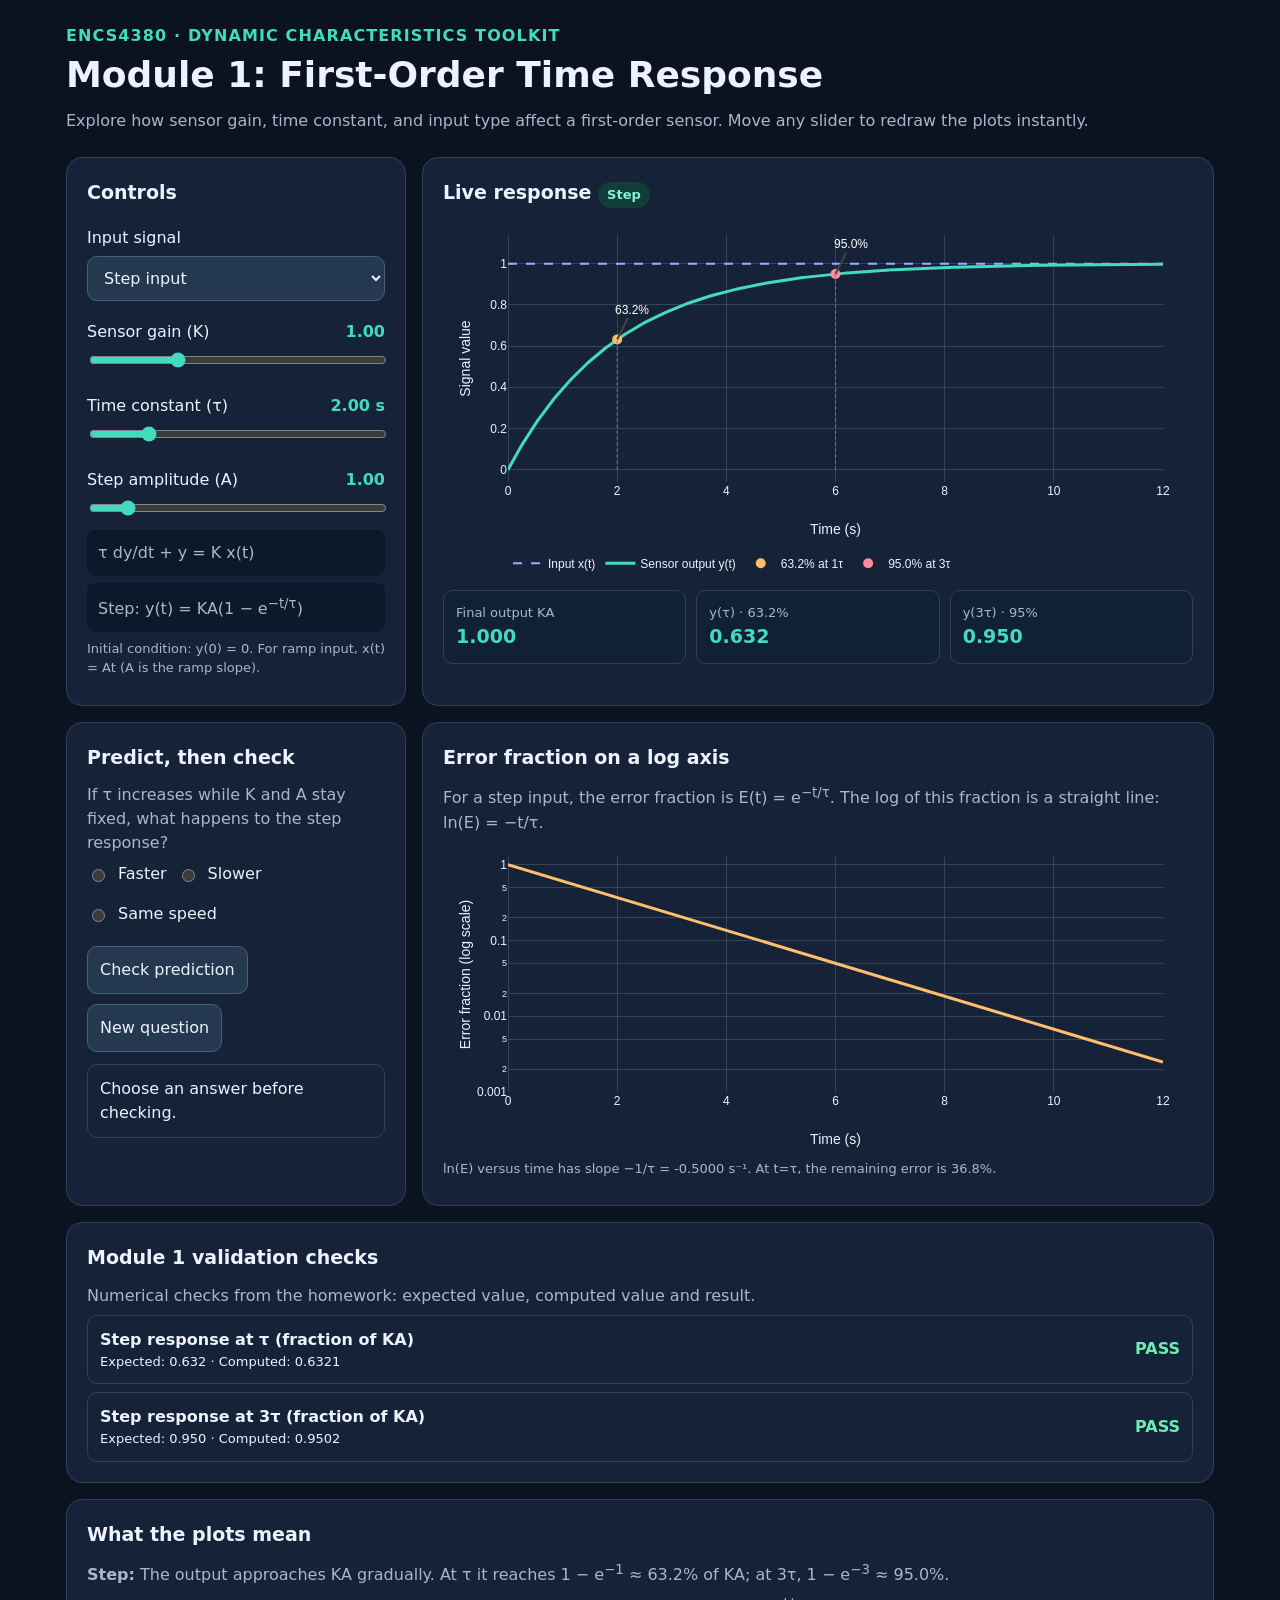
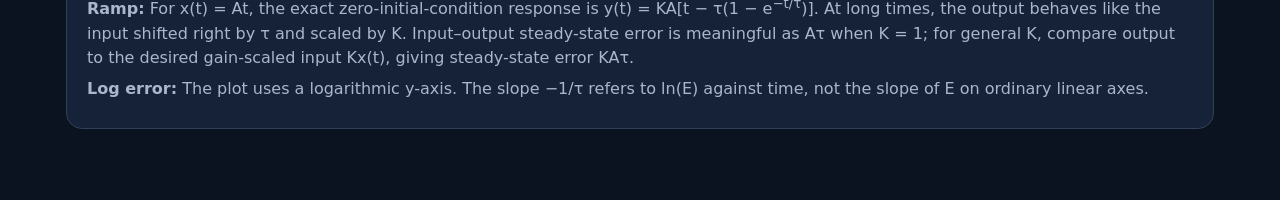
==== index.html @ 83860b0e "aa" ====
<!DOCTYPE html>
<html lang="en">
<head>
<meta charset="UTF-8" />
<meta name="viewport" content="width=device-width,initial-scale=1" />
<title>ENCS4380 | Module 1 – First-Order Time Response</title>
<script src="https://cdn.plot.ly/plotly-2.35.2.min.js"></script>
<style>
:root{color-scheme:dark;--bg:#0b1220;--surface:#162238;--text:#ecf3ff;--muted:#a9b7cb;--line:#324057;--accent:#42dbbe;--orange:#ffbd6e}*{box-sizing:border-box}body{margin:0;font:16px/1.5 system-ui,Arial,sans-serif;background:var(--bg);color:var(--text)}main{max-width:1180px;margin:auto;padding:24px 16px 55px}h1{font-size:clamp(24px,4vw,36px);margin:0}h2{font-size:19px;margin:0 0 12px}p{margin:7px 0;color:var(--muted)}header{margin-bottom:24px}.eyebrow{color:var(--accent);font-weight:700;letter-spacing:.07em}.grid{display:grid;grid-template-columns:minmax(260px,340px) 1fr;gap:16px}.card{background:var(--surface);border:1px solid var(--line);border-radius:16px;padding:20px;margin-bottom:16px;min-width:0}.control{margin-top:19px}label{display:flex;justify-content:space-between;gap:10px;margin-bottom:6px}output{color:var(--accent);font-weight:700}input[type=range]{width:100%;accent-color:var(--accent)}select,button{background:#243850;border:1px solid #476079;color:var(--text);padding:11px 12px;border-radius:10px;font:inherit}select{width:100%}button{cursor:pointer}button:hover{background:#314965}.plot{height:370px;min-width:0}.smallplot{height:310px}.metrics{display:grid;grid-template-columns:repeat(3,minmax(0,1fr));gap:10px}.metric{border:1px solid var(--line);background:#102037;padding:12px;border-radius:10px}.metric span{color:var(--muted);font-size:13px;display:block}.metric strong{font-size:19px;color:var(--accent);overflow-wrap:anywhere}.hint{font-size:13px}.tag{font-size:13px;display:inline-block;background:#123d38;color:#83f2dd;padding:3px 9px;border-radius:16px}.row{display:flex;flex-wrap:wrap;align-items:center;gap:10px}.result{padding:12px;border:1px solid var(--line);border-radius:10px;margin-top:12px}.tests{display:grid;gap:8px}.test{display:grid;grid-template-columns:1fr auto;gap:12px;align-items:center;padding:12px;border-radius:10px;border:1px solid var(--line)}.pass{color:#6becb3}.fail{color:#ff9a9a}.math{padding:11px;background:#0d192a;border-radius:8px;overflow-x:auto}footer{color:var(--muted);font-size:13px}input[type=radio]{accent-color:var(--accent)}@media(max-width:760px){.grid{grid-template-columns:1fr}.plot{height:310px}.metrics{grid-template-columns:1fr 1fr}.card{padding:15px}}@media(max-width:410px){.metrics{grid-template-columns:1fr}}
</style>
</head>
<body>
<main>
<header><div class="eyebrow">ENCS4380 · DYNAMIC CHARACTERISTICS TOOLKIT</div><h1>Module 1: First-Order Time Response</h1><p>Explore how sensor gain, time constant, and input type affect a first-order sensor. Move any slider to redraw the plots instantly.</p></header>
<div class="grid"><section class="card">
<h2>Controls</h2>
<div class="control"><label for="inputType">Input signal</label><select id="inputType"><option value="step">Step input</option><option value="ramp">Ramp input</option></select></div>
<div class="control"><label for="gain">Sensor gain (K) <output id="gainValue">1.00</output></label><input id="gain" type="range" min="0.2" max="3" step="0.05" value="1"></div>
<div class="control"><label for="tau">Time constant (τ) <output id="tauValue">2.00 s</output></label><input id="tau" type="range" min="0.2" max="10" step="0.1" value="2"></div>
<div class="control"><label for="amplitude" id="amplitudeLabel">Step amplitude (A) <output id="amplitudeValue">1.00</output></label><input id="amplitude" type="range" min="0.5" max="5" step="0.1" value="1"></div>
<p class="math">τ dy/dt + y = K x(t)</p>
<p id="formula" class="math">Step: y(t) = KA(1 − e<sup>−t/τ</sup>)</p>
<p class="hint">Initial condition: y(0) = 0. For ramp input, x(t) = At (A is the ramp slope).</p>
</section>
<section class="card"><h2>Live response <span class="tag" id="modeTag">Step</span></h2><div id="responsePlot" class="plot" role="img" aria-label="Input and sensor output versus time"></div><div class="metrics" id="metrics"></div></section></div>
<div class="grid"><section class="card"><h2>Predict, then check</h2><p id="question">If τ increases while K and A stay fixed, what happens to the step response?</p><div class="row" id="answers"><label><input type="radio" name="prediction" value="faster"/> Faster</label><label><input type="radio" name="prediction" value="slower"/> Slower</label><label><input type="radio" name="prediction" value="same"/> Same speed</label></div><div class="row" style="margin-top:14px"><button id="checkPrediction">Check prediction</button><button id="newQuestion">New question</button></div><div id="predictionResult" class="result" aria-live="polite">Choose an answer before checking.</div></section>
<section class="card"><h2>Error fraction on a log axis</h2><p>For a step input, the error fraction is E(t) = e<sup>−t/τ</sup>. The log of this fraction is a straight line: ln(E) = −t/τ.</p><div id="errorPlot" class="plot smallplot" role="img" aria-label="Logarithmic error fraction versus time"></div><p id="slopeInfo" class="hint"></p></section></div>
<section class="card"><h2>Module 1 validation checks</h2><p>Numerical checks from the homework: expected value, computed value and result.</p><div id="validation" class="tests"></div></section>
<section class="card"><h2>What the plots mean</h2><p><strong>Step:</strong> The output approaches KA gradually. At τ it reaches 1 − e<sup>−1</sup> ≈ 63.2% of KA; at 3τ, 1 − e<sup>−3</sup> ≈ 95.0%.</p><p><strong>Ramp:</strong> For x(t) = At, the exact zero-initial-condition response is y(t) = KA[t − τ(1 − e<sup>−t/τ</sup>)]. At long times, the output behaves like the input shifted right by τ and scaled by K. Input–output steady-state error is meaningful as Aτ when K = 1; for general K, compare output to the desired gain-scaled input Kx(t), giving steady-state error KAτ.</p><p><strong>Log error:</strong> The plot uses a logarithmic y-axis. The slope −1/τ refers to ln(E) against time, not the slope of E on ordinary linear axes.</p></section>

</main>
<script>
'use strict';
const $ = id => document.getElementById(id);
const controls=['inputType','gain','tau','amplitude'];
const clr={paper:'#162238',plot:'#162238',font:'#ecf3ff',grid:'#34445a'};
const config={responsive:true,displaylogo:false,modeBarButtonsToRemove:['lasso2d','select2d']};
function fixed(x,d=3){return Number(x).toFixed(d)}
function layout(title,xmax,ytitle){return {paper_bgcolor:clr.paper,plot_bgcolor:clr.plot,font:{color:clr.font,size:12},margin:{l:65,r:30,t:15,b:60},xaxis:{title:'Time (s)',range:[0,xmax],gridcolor:clr.grid,zerolinecolor:clr.grid},yaxis:{title:ytitle,gridcolor:clr.grid,zerolinecolor:clr.grid},legend:{orientation:'h',y:-0.27,x:0},hovermode:'x unified'};}
function render(){
 const K=+$('gain').value,tau=+$('tau').value,A=+$('amplitude').value,isStep=$('inputType').value==='step';
 $('gainValue').textContent=fixed(K,2);$('tauValue').textContent=fixed(tau,2)+' s';$('amplitudeValue').textContent=fixed(A,2);
 $('modeTag').textContent=isStep?'Step':'Ramp';$('amplitudeLabel').firstChild.textContent=isStep?'Step amplitude (A) ':'Ramp slope (A) ';
 $('formula').innerHTML=isStep?'Step: y(t) = KA(1 − e<sup>−t/τ</sup>)':'Ramp: y(t) = KA[t − τ(1 − e<sup>−t/τ</sup>)]';
 const horizon=6*tau,N=400,t=Array.from({length:N+1},(_,i)=>horizon*i/N);
 const xin=t.map(x=>isStep?A:A*x),target=t.map(x=>isStep?K*A:K*A*x);
 const y=t.map(x=>isStep?K*A*(-Math.expm1(-x/tau)):K*A*(x+tau*Math.expm1(-x/tau)));
 const traces=[{x:t,y:xin,name:'Input x(t)',mode:'lines',line:{color:'#96b1ff',dash:'dash',width:2}},{x:t,y:y,name:'Sensor output y(t)',mode:'lines',line:{color:'#42dbbe',width:3}}];
 const shape=[],annotations=[];
 if(isStep){for(const [multiple,percent] of [[1,'63.2%'],[3,'95.0%']]){const tx=multiple*tau,ty=K*A*(1-Math.exp(-multiple));traces.push({x:[tx],y:[ty],name:percent+' at '+multiple+'τ',mode:'markers',marker:{size:10,color:multiple===1?'#ffbd6e':'#ff8a9b'},hovertemplate:'t=%{x:.3f} s<br>y=%{y:.4f}<extra></extra>'});shape.push({type:'line',x0:tx,x1:tx,y0:0,y1:ty,line:{color:'#71839e',dash:'dot',width:1}});annotations.push({x:tx,y:ty,text:percent,showarrow:true,arrowhead:0,ax:15,ay:-30,font:{color:'#fff'}});}}
 else {traces.push({x:t,y:target,name:'Ideal gain-scaled input Kx(t)',mode:'lines',line:{color:'#ffbd6e',dash:'dot',width:2}});}
 const ly=layout('',horizon,'Signal value');ly.shapes=shape;ly.annotations=annotations;
 Plotly.react('responsePlot',traces,ly,config);
 if(isStep){const yTau=K*A*(1-Math.exp(-1)),y3=K*A*(1-Math.exp(-3));$('metrics').innerHTML=`<div class="metric"><span>Final output KA</span><strong>${fixed(K*A)}</strong></div><div class="metric"><span>y(τ) · 63.2%</span><strong>${fixed(yTau)}</strong></div><div class="metric"><span>y(3τ) · 95%</span><strong>${fixed(y3)}</strong></div>`;}
 else {$('metrics').innerHTML=`<div class="metric"><span>Asymptotic ramp time lag</span><strong>${fixed(tau,2)} s</strong></div><div class="metric"><span>Steady-state error Kx − y</span><strong>${fixed(K*A*tau)}</strong></div><div class="metric"><span>Error at t = 6τ</span><strong>${fixed(K*A*tau*(1-Math.exp(-6)))}</strong></div>`;}
 const errors=t.map(x=>Math.exp(-x/tau));const l=layout('',horizon,'Error fraction E(t)');l.yaxis={title:'Error fraction (log scale)',type:'log',range:[-3,0.1],gridcolor:clr.grid};
 Plotly.react('errorPlot',[{x:t,y:errors,name:'E(t) = exp(−t/τ)',mode:'lines',line:{color:'#ffbd6e',width:3}}],l,config);
 $('slopeInfo').textContent=`ln(E) versus time has slope −1/τ = ${fixed(-1/tau,4)} s⁻¹. At t=τ, the remaining error is 36.8%.`;
 renderTests(K,A,tau);
}
function renderTests(K,A,tau){
 const first=K*A*(1-Math.exp(-1)),third=K*A*(1-Math.exp(-3));const tests=[
 ['Step response at τ (fraction of KA)',0.632, first/(K*A),Math.abs(first/(K*A)-.632)<.001],
 ['Step response at 3τ (fraction of KA)',.95,third/(K*A),Math.abs(third/(K*A)-.95)<.001],
 ];
 $('validation').innerHTML=tests.map(([name,expected,actual,ok])=>`<div class="test"><div><strong>${name}</strong><div class="hint">Expected: ${fixed(expected,3)} · Computed: ${fixed(actual,4)}</div></div><strong class="${ok?'pass':'fail'}">${ok?'PASS':'FAIL'}</strong></div>`).join('');
}
const questions=[{q:'If τ increases while K and A stay fixed, what happens to the step response?',answers:[['faster','Faster'],['slower','Slower'],['same','Same speed']],right:'slower',why:'A larger τ means slower response. Check by moving the τ slider.'},{q:'If K increases and τ stays fixed, what happens to the final step output KA?',answers:[['increase','It increases'],['decrease','It decreases'],['same','It stays the same']],right:'increase',why:'The steady-state step output is K×A, so increasing K increases its level.'},{q:'At t = 3τ, approximately how much of the final step output has been reached?',answers:[['63','63.2%'],['95','95%'],['100','100%']],right:'95',why:'1−exp(−3) ≈ 0.9502, or 95%.'}];
let qidx=0;
function newQuestion(){qidx=(qidx+1)%questions.length;const q=questions[qidx];$('question').textContent=q.q;$('answers').innerHTML=q.answers.map(([v,label])=>`<label><input type="radio" name="prediction" value="${v}"/> ${label}</label>`).join('');$('predictionResult').textContent='Choose an answer before checking.';}
$('checkPrediction').addEventListener('click',()=>{const chosen=document.querySelector('input[name="prediction"]:checked');if(!chosen){$('predictionResult').textContent='Choose one option first.';return;}const q=questions[qidx];$('predictionResult').textContent=(chosen.value===q.right?'Correct! ':'Not quite. ')+q.why;});
$('newQuestion').addEventListener('click',newQuestion);
controls.forEach(id=>$(id).addEventListener(id==='inputType'?'change':'input',render));
if(typeof Plotly!=='undefined'){render()}else{document.querySelectorAll('.plot').forEach(el=>el.textContent='Unable to load Plotly.js. Connect to the internet and reload the page.');}
</script>
</body>
</html>
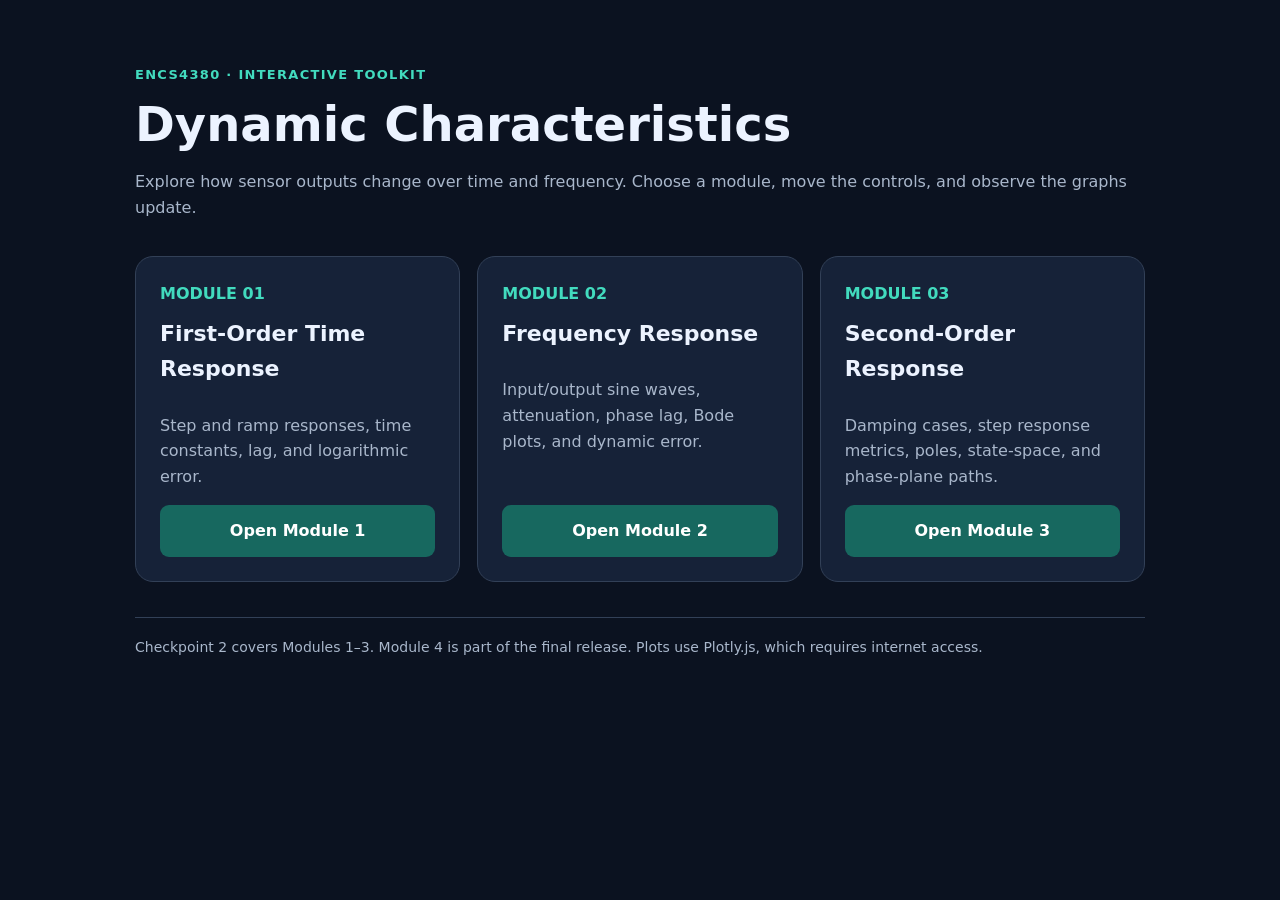
==== commit 41f108ec: "Checkpoint 2" ====
--- a/index.html
+++ b/index.html
@@ -1,77 +1 @@
-<!DOCTYPE html>
-<html lang="en">
-<head>
-<meta charset="UTF-8" />
-<meta name="viewport" content="width=device-width,initial-scale=1" />
-<title>ENCS4380 | Module 1 – First-Order Time Response</title>
-<script src="https://cdn.plot.ly/plotly-2.35.2.min.js"></script>
-<style>
-:root{color-scheme:dark;--bg:#0b1220;--surface:#162238;--text:#ecf3ff;--muted:#a9b7cb;--line:#324057;--accent:#42dbbe;--orange:#ffbd6e}*{box-sizing:border-box}body{margin:0;font:16px/1.5 system-ui,Arial,sans-serif;background:var(--bg);color:var(--text)}main{max-width:1180px;margin:auto;padding:24px 16px 55px}h1{font-size:clamp(24px,4vw,36px);margin:0}h2{font-size:19px;margin:0 0 12px}p{margin:7px 0;color:var(--muted)}header{margin-bottom:24px}.eyebrow{color:var(--accent);font-weight:700;letter-spacing:.07em}.grid{display:grid;grid-template-columns:minmax(260px,340px) 1fr;gap:16px}.card{background:var(--surface);border:1px solid var(--line);border-radius:16px;padding:20px;margin-bottom:16px;min-width:0}.control{margin-top:19px}label{display:flex;justify-content:space-between;gap:10px;margin-bottom:6px}output{color:var(--accent);font-weight:700}input[type=range]{width:100%;accent-color:var(--accent)}select,button{background:#243850;border:1px solid #476079;color:var(--text);padding:11px 12px;border-radius:10px;font:inherit}select{width:100%}button{cursor:pointer}button:hover{background:#314965}.plot{height:370px;min-width:0}.smallplot{height:310px}.metrics{display:grid;grid-template-columns:repeat(3,minmax(0,1fr));gap:10px}.metric{border:1px solid var(--line);background:#102037;padding:12px;border-radius:10px}.metric span{color:var(--muted);font-size:13px;display:block}.metric strong{font-size:19px;color:var(--accent);overflow-wrap:anywhere}.hint{font-size:13px}.tag{font-size:13px;display:inline-block;background:#123d38;color:#83f2dd;padding:3px 9px;border-radius:16px}.row{display:flex;flex-wrap:wrap;align-items:center;gap:10px}.result{padding:12px;border:1px solid var(--line);border-radius:10px;margin-top:12px}.tests{display:grid;gap:8px}.test{display:grid;grid-template-columns:1fr auto;gap:12px;align-items:center;padding:12px;border-radius:10px;border:1px solid var(--line)}.pass{color:#6becb3}.fail{color:#ff9a9a}.math{padding:11px;background:#0d192a;border-radius:8px;overflow-x:auto}footer{color:var(--muted);font-size:13px}input[type=radio]{accent-color:var(--accent)}@media(max-width:760px){.grid{grid-template-columns:1fr}.plot{height:310px}.metrics{grid-template-columns:1fr 1fr}.card{padding:15px}}@media(max-width:410px){.metrics{grid-template-columns:1fr}}
-</style>
-</head>
-<body>
-<main>
-<header><div class="eyebrow">ENCS4380 · DYNAMIC CHARACTERISTICS TOOLKIT</div><h1>Module 1: First-Order Time Response</h1><p>Explore how sensor gain, time constant, and input type affect a first-order sensor. Move any slider to redraw the plots instantly.</p></header>
-<div class="grid"><section class="card">
-<h2>Controls</h2>
-<div class="control"><label for="inputType">Input signal</label><select id="inputType"><option value="step">Step input</option><option value="ramp">Ramp input</option></select></div>
-<div class="control"><label for="gain">Sensor gain (K) <output id="gainValue">1.00</output></label><input id="gain" type="range" min="0.2" max="3" step="0.05" value="1"></div>
-<div class="control"><label for="tau">Time constant (τ) <output id="tauValue">2.00 s</output></label><input id="tau" type="range" min="0.2" max="10" step="0.1" value="2"></div>
-<div class="control"><label for="amplitude" id="amplitudeLabel">Step amplitude (A) <output id="amplitudeValue">1.00</output></label><input id="amplitude" type="range" min="0.5" max="5" step="0.1" value="1"></div>
-<p class="math">τ dy/dt + y = K x(t)</p>
-<p id="formula" class="math">Step: y(t) = KA(1 − e<sup>−t/τ</sup>)</p>
-<p class="hint">Initial condition: y(0) = 0. For ramp input, x(t) = At (A is the ramp slope).</p>
-</section>
-<section class="card"><h2>Live response <span class="tag" id="modeTag">Step</span></h2><div id="responsePlot" class="plot" role="img" aria-label="Input and sensor output versus time"></div><div class="metrics" id="metrics"></div></section></div>
-<div class="grid"><section class="card"><h2>Predict, then check</h2><p id="question">If τ increases while K and A stay fixed, what happens to the step response?</p><div class="row" id="answers"><label><input type="radio" name="prediction" value="faster"/> Faster</label><label><input type="radio" name="prediction" value="slower"/> Slower</label><label><input type="radio" name="prediction" value="same"/> Same speed</label></div><div class="row" style="margin-top:14px"><button id="checkPrediction">Check prediction</button><button id="newQuestion">New question</button></div><div id="predictionResult" class="result" aria-live="polite">Choose an answer before checking.</div></section>
-<section class="card"><h2>Error fraction on a log axis</h2><p>For a step input, the error fraction is E(t) = e<sup>−t/τ</sup>. The log of this fraction is a straight line: ln(E) = −t/τ.</p><div id="errorPlot" class="plot smallplot" role="img" aria-label="Logarithmic error fraction versus time"></div><p id="slopeInfo" class="hint"></p></section></div>
-<section class="card"><h2>Module 1 validation checks</h2><p>Numerical checks from the homework: expected value, computed value and result.</p><div id="validation" class="tests"></div></section>
-<section class="card"><h2>What the plots mean</h2><p><strong>Step:</strong> The output approaches KA gradually. At τ it reaches 1 − e<sup>−1</sup> ≈ 63.2% of KA; at 3τ, 1 − e<sup>−3</sup> ≈ 95.0%.</p><p><strong>Ramp:</strong> For x(t) = At, the exact zero-initial-condition response is y(t) = KA[t − τ(1 − e<sup>−t/τ</sup>)]. At long times, the output behaves like the input shifted right by τ and scaled by K. Input–output steady-state error is meaningful as Aτ when K = 1; for general K, compare output to the desired gain-scaled input Kx(t), giving steady-state error KAτ.</p><p><strong>Log error:</strong> The plot uses a logarithmic y-axis. The slope −1/τ refers to ln(E) against time, not the slope of E on ordinary linear axes.</p></section>
-
-</main>
-<script>
-'use strict';
-const $ = id => document.getElementById(id);
-const controls=['inputType','gain','tau','amplitude'];
-const clr={paper:'#162238',plot:'#162238',font:'#ecf3ff',grid:'#34445a'};
-const config={responsive:true,displaylogo:false,modeBarButtonsToRemove:['lasso2d','select2d']};
-function fixed(x,d=3){return Number(x).toFixed(d)}
-function layout(title,xmax,ytitle){return {paper_bgcolor:clr.paper,plot_bgcolor:clr.plot,font:{color:clr.font,size:12},margin:{l:65,r:30,t:15,b:60},xaxis:{title:'Time (s)',range:[0,xmax],gridcolor:clr.grid,zerolinecolor:clr.grid},yaxis:{title:ytitle,gridcolor:clr.grid,zerolinecolor:clr.grid},legend:{orientation:'h',y:-0.27,x:0},hovermode:'x unified'};}
-function render(){
- const K=+$('gain').value,tau=+$('tau').value,A=+$('amplitude').value,isStep=$('inputType').value==='step';
- $('gainValue').textContent=fixed(K,2);$('tauValue').textContent=fixed(tau,2)+' s';$('amplitudeValue').textContent=fixed(A,2);
- $('modeTag').textContent=isStep?'Step':'Ramp';$('amplitudeLabel').firstChild.textContent=isStep?'Step amplitude (A) ':'Ramp slope (A) ';
- $('formula').innerHTML=isStep?'Step: y(t) = KA(1 − e<sup>−t/τ</sup>)':'Ramp: y(t) = KA[t − τ(1 − e<sup>−t/τ</sup>)]';
- const horizon=6*tau,N=400,t=Array.from({length:N+1},(_,i)=>horizon*i/N);
- const xin=t.map(x=>isStep?A:A*x),target=t.map(x=>isStep?K*A:K*A*x);
- const y=t.map(x=>isStep?K*A*(-Math.expm1(-x/tau)):K*A*(x+tau*Math.expm1(-x/tau)));
- const traces=[{x:t,y:xin,name:'Input x(t)',mode:'lines',line:{color:'#96b1ff',dash:'dash',width:2}},{x:t,y:y,name:'Sensor output y(t)',mode:'lines',line:{color:'#42dbbe',width:3}}];
- const shape=[],annotations=[];
- if(isStep){for(const [multiple,percent] of [[1,'63.2%'],[3,'95.0%']]){const tx=multiple*tau,ty=K*A*(1-Math.exp(-multiple));traces.push({x:[tx],y:[ty],name:percent+' at '+multiple+'τ',mode:'markers',marker:{size:10,color:multiple===1?'#ffbd6e':'#ff8a9b'},hovertemplate:'t=%{x:.3f} s<br>y=%{y:.4f}<extra></extra>'});shape.push({type:'line',x0:tx,x1:tx,y0:0,y1:ty,line:{color:'#71839e',dash:'dot',width:1}});annotations.push({x:tx,y:ty,text:percent,showarrow:true,arrowhead:0,ax:15,ay:-30,font:{color:'#fff'}});}}
- else {traces.push({x:t,y:target,name:'Ideal gain-scaled input Kx(t)',mode:'lines',line:{color:'#ffbd6e',dash:'dot',width:2}});}
- const ly=layout('',horizon,'Signal value');ly.shapes=shape;ly.annotations=annotations;
- Plotly.react('responsePlot',traces,ly,config);
- if(isStep){const yTau=K*A*(1-Math.exp(-1)),y3=K*A*(1-Math.exp(-3));$('metrics').innerHTML=`<div class="metric"><span>Final output KA</span><strong>${fixed(K*A)}</strong></div><div class="metric"><span>y(τ) · 63.2%</span><strong>${fixed(yTau)}</strong></div><div class="metric"><span>y(3τ) · 95%</span><strong>${fixed(y3)}</strong></div>`;}
- else {$('metrics').innerHTML=`<div class="metric"><span>Asymptotic ramp time lag</span><strong>${fixed(tau,2)} s</strong></div><div class="metric"><span>Steady-state error Kx − y</span><strong>${fixed(K*A*tau)}</strong></div><div class="metric"><span>Error at t = 6τ</span><strong>${fixed(K*A*tau*(1-Math.exp(-6)))}</strong></div>`;}
- const errors=t.map(x=>Math.exp(-x/tau));const l=layout('',horizon,'Error fraction E(t)');l.yaxis={title:'Error fraction (log scale)',type:'log',range:[-3,0.1],gridcolor:clr.grid};
- Plotly.react('errorPlot',[{x:t,y:errors,name:'E(t) = exp(−t/τ)',mode:'lines',line:{color:'#ffbd6e',width:3}}],l,config);
- $('slopeInfo').textContent=`ln(E) versus time has slope −1/τ = ${fixed(-1/tau,4)} s⁻¹. At t=τ, the remaining error is 36.8%.`;
- renderTests(K,A,tau);
-}
-function renderTests(K,A,tau){
- const first=K*A*(1-Math.exp(-1)),third=K*A*(1-Math.exp(-3));const tests=[
- ['Step response at τ (fraction of KA)',0.632, first/(K*A),Math.abs(first/(K*A)-.632)<.001],
- ['Step response at 3τ (fraction of KA)',.95,third/(K*A),Math.abs(third/(K*A)-.95)<.001],
- ];
- $('validation').innerHTML=tests.map(([name,expected,actual,ok])=>`<div class="test"><div><strong>${name}</strong><div class="hint">Expected: ${fixed(expected,3)} · Computed: ${fixed(actual,4)}</div></div><strong class="${ok?'pass':'fail'}">${ok?'PASS':'FAIL'}</strong></div>`).join('');
-}
-const questions=[{q:'If τ increases while K and A stay fixed, what happens to the step response?',answers:[['faster','Faster'],['slower','Slower'],['same','Same speed']],right:'slower',why:'A larger τ means slower response. Check by moving the τ slider.'},{q:'If K increases and τ stays fixed, what happens to the final step output KA?',answers:[['increase','It increases'],['decrease','It decreases'],['same','It stays the same']],right:'increase',why:'The steady-state step output is K×A, so increasing K increases its level.'},{q:'At t = 3τ, approximately how much of the final step output has been reached?',answers:[['63','63.2%'],['95','95%'],['100','100%']],right:'95',why:'1−exp(−3) ≈ 0.9502, or 95%.'}];
-let qidx=0;
-function newQuestion(){qidx=(qidx+1)%questions.length;const q=questions[qidx];$('question').textContent=q.q;$('answers').innerHTML=q.answers.map(([v,label])=>`<label><input type="radio" name="prediction" value="${v}"/> ${label}</label>`).join('');$('predictionResult').textContent='Choose an answer before checking.';}
-$('checkPrediction').addEventListener('click',()=>{const chosen=document.querySelector('input[name="prediction"]:checked');if(!chosen){$('predictionResult').textContent='Choose one option first.';return;}const q=questions[qidx];$('predictionResult').textContent=(chosen.value===q.right?'Correct! ':'Not quite. ')+q.why;});
-$('newQuestion').addEventListener('click',newQuestion);
-controls.forEach(id=>$(id).addEventListener(id==='inputType'?'change':'input',render));
-if(typeof Plotly!=='undefined'){render()}else{document.querySelectorAll('.plot').forEach(el=>el.textContent='Unable to load Plotly.js. Connect to the internet and reload the page.');}
-</script>
-</body>
-</html>
+<!DOCTYPE html><html lang="en"><head><meta charset="utf-8"><meta name="viewport" content="width=device-width,initial-scale=1"><title>Dynamic Characteristics Toolkit | Checkpoint 2</title><style>:root{color-scheme:dark;--bg:#0b1220;--panel:#162238;--border:#324057;--muted:#a9b7cb;--mint:#42dbbe}*{box-sizing:border-box}body{margin:0;background:var(--bg);color:#ecf3ff;font:16px/1.6 system-ui,Arial,sans-serif}main{max-width:1050px;margin:65px auto;padding:0 20px}.eyebrow{color:var(--mint);font-weight:700;letter-spacing:.1em;font-size:13px}h1{font-size:clamp(30px,5vw,48px);line-height:1.2;margin:10px 0}p{color:var(--muted)}.cards{display:grid;grid-template-columns:repeat(3,minmax(0,1fr));gap:17px;margin:35px 0}.card{border:1px solid var(--border);border-radius:18px;background:var(--panel);padding:24px;display:flex;flex-direction:column}.no{color:var(--mint);font-weight:700}h2{font-size:22px;margin:10px 0}.card p{flex:1}.button{background:#17685f;color:white;padding:13px 16px;border-radius:9px;display:block;text-decoration:none;text-align:center;font-weight:700}.button:hover{background:#258b7e}.note{border-top:1px solid var(--border);padding-top:18px;font-size:14px}@media(max-width:800px){.cards{grid-template-columns:1fr}main{margin:30px auto}}</style></head><body><main><div class="eyebrow">ENCS4380 · INTERACTIVE TOOLKIT</div><h1>Dynamic Characteristics</h1><p>Explore how sensor outputs change over time and frequency. Choose a module, move the controls, and observe the graphs update.</p><div class="cards"><article class="card"><span class="no">MODULE 01</span><h2>First-Order Time Response</h2><p>Step and ramp responses, time constants, lag, and logarithmic error.</p><a class="button" href="module1.html">Open Module 1</a></article><article class="card"><span class="no">MODULE 02</span><h2>Frequency Response</h2><p>Input/output sine waves, attenuation, phase lag, Bode plots, and dynamic error.</p><a class="button" href="module2.html">Open Module 2</a></article><article class="card"><span class="no">MODULE 03</span><h2>Second-Order Response</h2><p>Damping cases, step response metrics, poles, state-space, and phase-plane paths.</p><a class="button" href="module3.html">Open Module 3</a></article></div><p class="note">Checkpoint 2 covers Modules 1–3. Module 4 is part of the final release. Plots use Plotly.js, which requires internet access.</p></main></body></html>
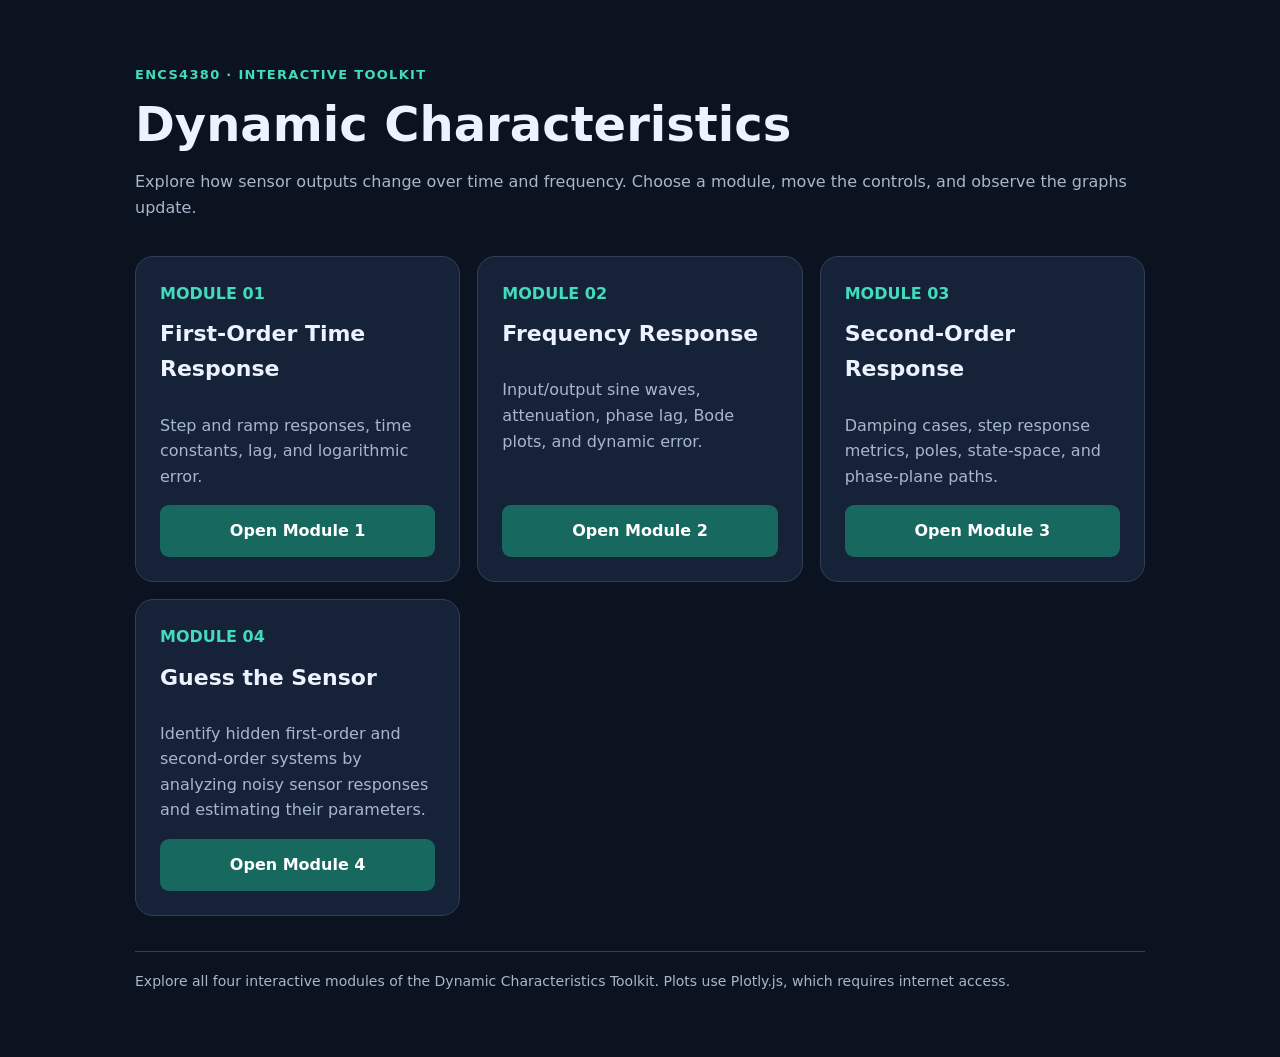
==== commit c4f504f3: "Add Module 4 card to homepage" ====
--- a/index.html
+++ b/index.html
@@ -1 +1,6 @@
-<!DOCTYPE html><html lang="en"><head><meta charset="utf-8"><meta name="viewport" content="width=device-width,initial-scale=1"><title>Dynamic Characteristics Toolkit | Checkpoint 2</title><style>:root{color-scheme:dark;--bg:#0b1220;--panel:#162238;--border:#324057;--muted:#a9b7cb;--mint:#42dbbe}*{box-sizing:border-box}body{margin:0;background:var(--bg);color:#ecf3ff;font:16px/1.6 system-ui,Arial,sans-serif}main{max-width:1050px;margin:65px auto;padding:0 20px}.eyebrow{color:var(--mint);font-weight:700;letter-spacing:.1em;font-size:13px}h1{font-size:clamp(30px,5vw,48px);line-height:1.2;margin:10px 0}p{color:var(--muted)}.cards{display:grid;grid-template-columns:repeat(3,minmax(0,1fr));gap:17px;margin:35px 0}.card{border:1px solid var(--border);border-radius:18px;background:var(--panel);padding:24px;display:flex;flex-direction:column}.no{color:var(--mint);font-weight:700}h2{font-size:22px;margin:10px 0}.card p{flex:1}.button{background:#17685f;color:white;padding:13px 16px;border-radius:9px;display:block;text-decoration:none;text-align:center;font-weight:700}.button:hover{background:#258b7e}.note{border-top:1px solid var(--border);padding-top:18px;font-size:14px}@media(max-width:800px){.cards{grid-template-columns:1fr}main{margin:30px auto}}</style></head><body><main><div class="eyebrow">ENCS4380 · INTERACTIVE TOOLKIT</div><h1>Dynamic Characteristics</h1><p>Explore how sensor outputs change over time and frequency. Choose a module, move the controls, and observe the graphs update.</p><div class="cards"><article class="card"><span class="no">MODULE 01</span><h2>First-Order Time Response</h2><p>Step and ramp responses, time constants, lag, and logarithmic error.</p><a class="button" href="module1.html">Open Module 1</a></article><article class="card"><span class="no">MODULE 02</span><h2>Frequency Response</h2><p>Input/output sine waves, attenuation, phase lag, Bode plots, and dynamic error.</p><a class="button" href="module2.html">Open Module 2</a></article><article class="card"><span class="no">MODULE 03</span><h2>Second-Order Response</h2><p>Damping cases, step response metrics, poles, state-space, and phase-plane paths.</p><a class="button" href="module3.html">Open Module 3</a></article></div><p class="note">Checkpoint 2 covers Modules 1–3. Module 4 is part of the final release. Plots use Plotly.js, which requires internet access.</p></main></body></html>
+<!DOCTYPE html><html lang="en"><head><meta charset="utf-8"><meta name="viewport" content="width=device-width,initial-scale=1"><title>Dynamic Characteristics Toolkit | Checkpoint 2</title><style>:root{color-scheme:dark;--bg:#0b1220;--panel:#162238;--border:#324057;--muted:#a9b7cb;--mint:#42dbbe}*{box-sizing:border-box}body{margin:0;background:var(--bg);color:#ecf3ff;font:16px/1.6 system-ui,Arial,sans-serif}main{max-width:1050px;margin:65px auto;padding:0 20px}.eyebrow{color:var(--mint);font-weight:700;letter-spacing:.1em;font-size:13px}h1{font-size:clamp(30px,5vw,48px);line-height:1.2;margin:10px 0}p{color:var(--muted)}.cards{display:grid;grid-template-columns:repeat(3,minmax(0,1fr));gap:17px;margin:35px 0}.card{border:1px solid var(--border);border-radius:18px;background:var(--panel);padding:24px;display:flex;flex-direction:column}.no{color:var(--mint);font-weight:700}h2{font-size:22px;margin:10px 0}.card p{flex:1}.button{background:#17685f;color:white;padding:13px 16px;border-radius:9px;display:block;text-decoration:none;text-align:center;font-weight:700}.button:hover{background:#258b7e}.note{border-top:1px solid var(--border);padding-top:18px;font-size:14px}@media(max-width:800px){.cards{grid-template-columns:1fr}main{margin:30px auto}}</style></head><body><main><div class="eyebrow">ENCS4380 · INTERACTIVE TOOLKIT</div><h1>Dynamic Characteristics</h1><p>Explore how sensor outputs change over time and frequency. Choose a module, move the controls, and observe the graphs update.</p><div class="cards"><article class="card"><span class="no">MODULE 01</span><h2>First-Order Time Response</h2><p>Step and ramp responses, time constants, lag, and logarithmic error.</p><a class="button" href="module1.html">Open Module 1</a></article><article class="card"><span class="no">MODULE 02</span><h2>Frequency Response</h2><p>Input/output sine waves, attenuation, phase lag, Bode plots, and dynamic error.</p><a class="button" href="module2.html">Open Module 2</a></article><article class="card"><span class="no">MODULE 03</span><h2>Second-Order Response</h2><p>Damping cases, step response metrics, poles, state-space, and phase-plane paths.</p><a class="button" href="module3.html">Open Module 3</a></article><article class="card">
+  <span class="no">MODULE 04</span>
+  <h2>Guess the Sensor</h2>
+  <p>Identify hidden first-order and second-order systems by analyzing noisy sensor responses and estimating their parameters.</p>
+  <a class="button" href="module4.html">Open Module 4</a>
+</article></div><p class="note">Explore all four interactive modules of the Dynamic Characteristics Toolkit. Plots use Plotly.js, which requires internet access.</p></main></body></html>
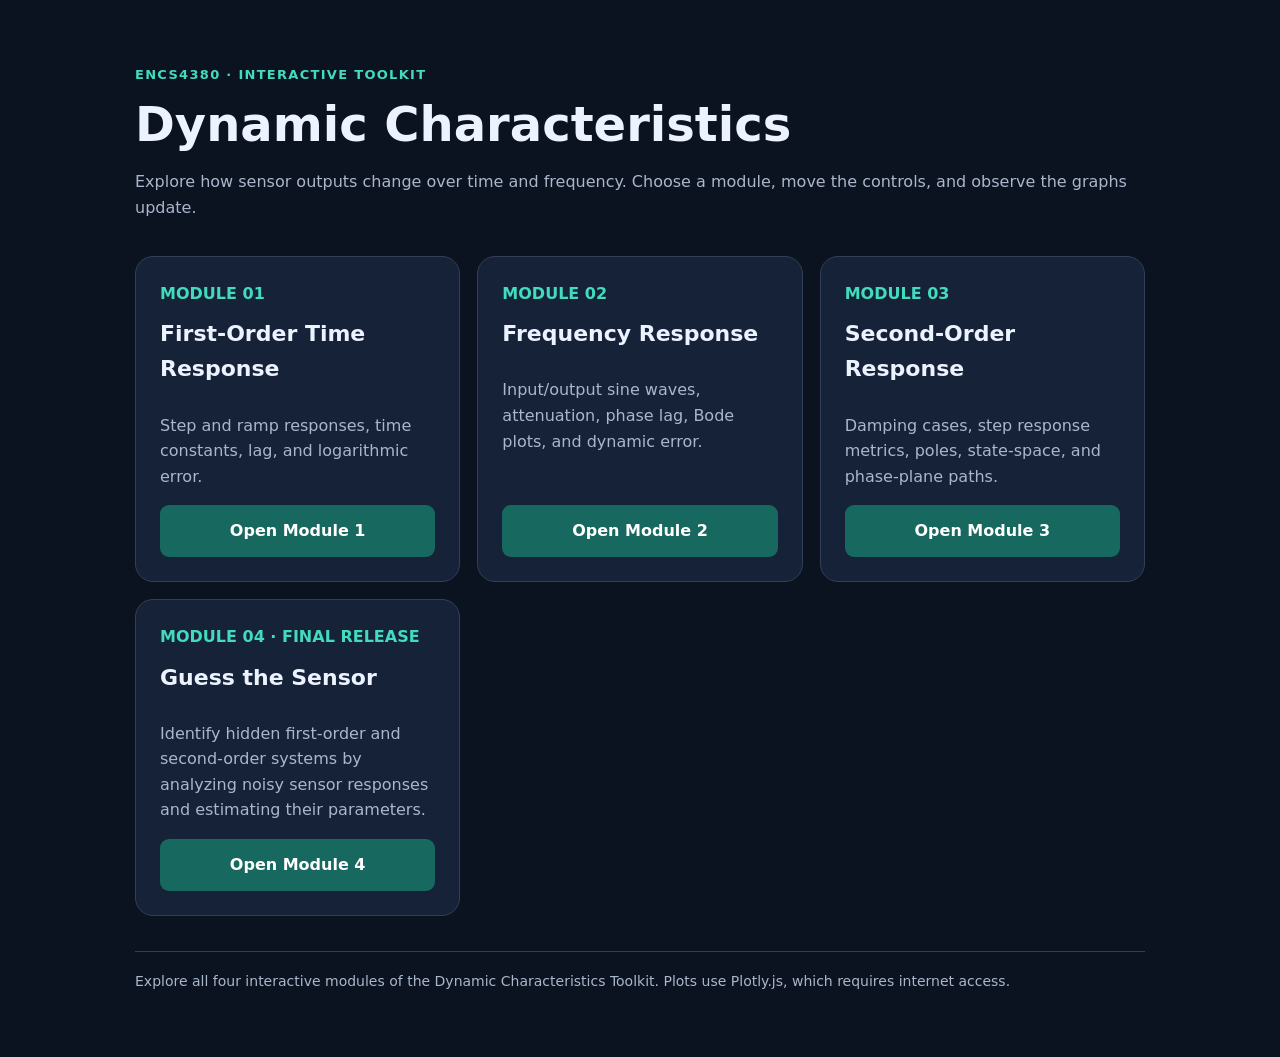
==== commit ab25cd66: "Update MODULE 04 to indicate final release" ====
--- a/index.html
+++ b/index.html
@@ -1,5 +1,5 @@
 <!DOCTYPE html><html lang="en"><head><meta charset="utf-8"><meta name="viewport" content="width=device-width,initial-scale=1"><title>Dynamic Characteristics Toolkit | Checkpoint 2</title><style>:root{color-scheme:dark;--bg:#0b1220;--panel:#162238;--border:#324057;--muted:#a9b7cb;--mint:#42dbbe}*{box-sizing:border-box}body{margin:0;background:var(--bg);color:#ecf3ff;font:16px/1.6 system-ui,Arial,sans-serif}main{max-width:1050px;margin:65px auto;padding:0 20px}.eyebrow{color:var(--mint);font-weight:700;letter-spacing:.1em;font-size:13px}h1{font-size:clamp(30px,5vw,48px);line-height:1.2;margin:10px 0}p{color:var(--muted)}.cards{display:grid;grid-template-columns:repeat(3,minmax(0,1fr));gap:17px;margin:35px 0}.card{border:1px solid var(--border);border-radius:18px;background:var(--panel);padding:24px;display:flex;flex-direction:column}.no{color:var(--mint);font-weight:700}h2{font-size:22px;margin:10px 0}.card p{flex:1}.button{background:#17685f;color:white;padding:13px 16px;border-radius:9px;display:block;text-decoration:none;text-align:center;font-weight:700}.button:hover{background:#258b7e}.note{border-top:1px solid var(--border);padding-top:18px;font-size:14px}@media(max-width:800px){.cards{grid-template-columns:1fr}main{margin:30px auto}}</style></head><body><main><div class="eyebrow">ENCS4380 · INTERACTIVE TOOLKIT</div><h1>Dynamic Characteristics</h1><p>Explore how sensor outputs change over time and frequency. Choose a module, move the controls, and observe the graphs update.</p><div class="cards"><article class="card"><span class="no">MODULE 01</span><h2>First-Order Time Response</h2><p>Step and ramp responses, time constants, lag, and logarithmic error.</p><a class="button" href="module1.html">Open Module 1</a></article><article class="card"><span class="no">MODULE 02</span><h2>Frequency Response</h2><p>Input/output sine waves, attenuation, phase lag, Bode plots, and dynamic error.</p><a class="button" href="module2.html">Open Module 2</a></article><article class="card"><span class="no">MODULE 03</span><h2>Second-Order Response</h2><p>Damping cases, step response metrics, poles, state-space, and phase-plane paths.</p><a class="button" href="module3.html">Open Module 3</a></article><article class="card">
-  <span class="no">MODULE 04</span>
+<span class="no">MODULE 04 · FINAL RELEASE</span>
   <h2>Guess the Sensor</h2>
   <p>Identify hidden first-order and second-order systems by analyzing noisy sensor responses and estimating their parameters.</p>
   <a class="button" href="module4.html">Open Module 4</a>
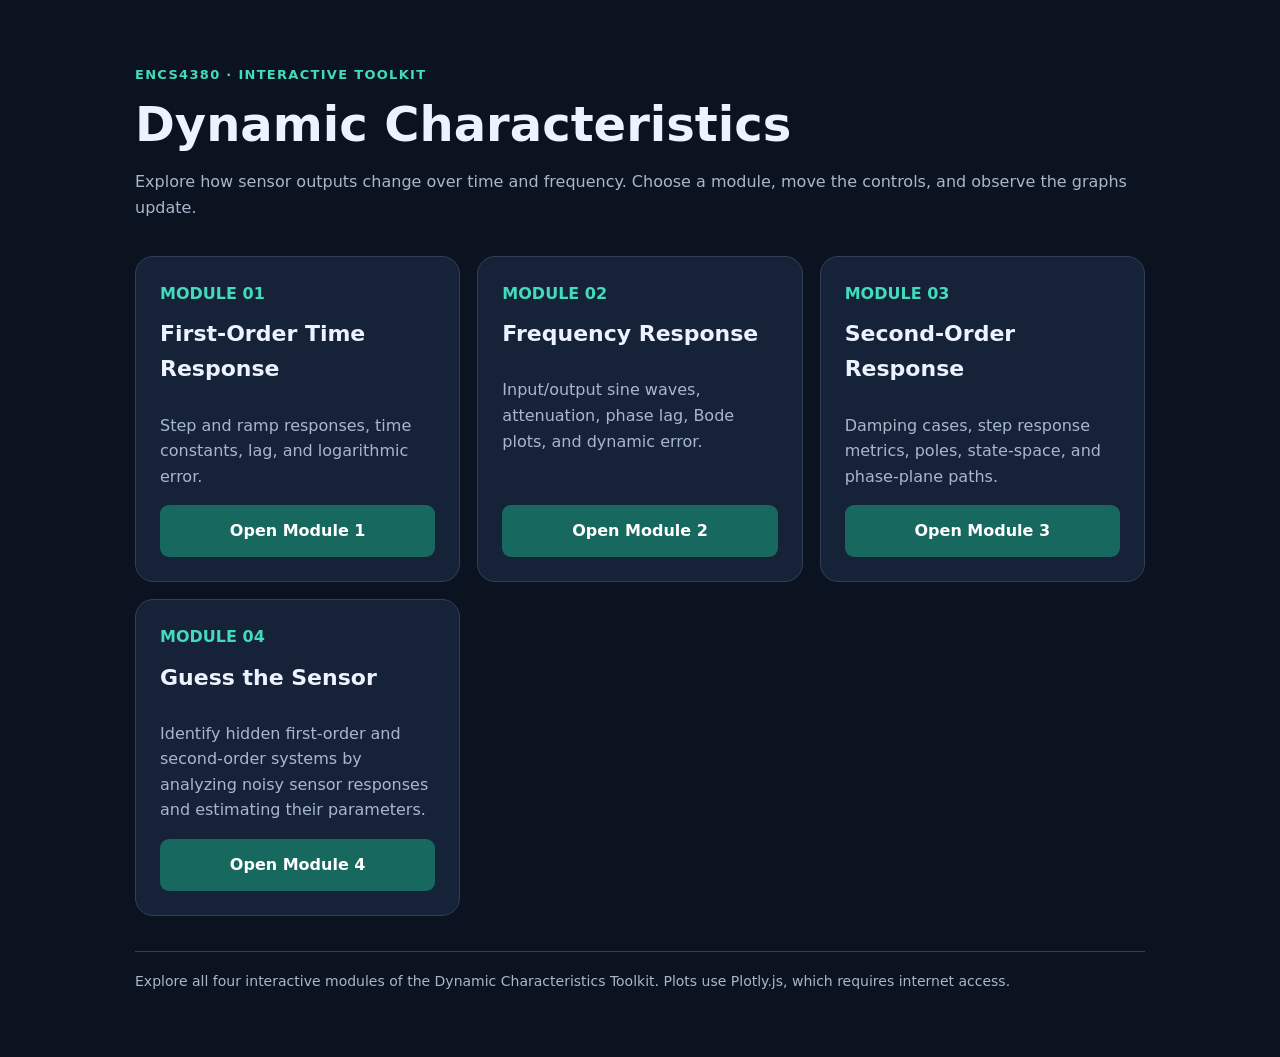
==== commit 92daf5bc: "FINAL RELEASE" ====
--- a/index.html
+++ b/index.html
@@ -1,5 +1,5 @@
 <!DOCTYPE html><html lang="en"><head><meta charset="utf-8"><meta name="viewport" content="width=device-width,initial-scale=1"><title>Dynamic Characteristics Toolkit | Checkpoint 2</title><style>:root{color-scheme:dark;--bg:#0b1220;--panel:#162238;--border:#324057;--muted:#a9b7cb;--mint:#42dbbe}*{box-sizing:border-box}body{margin:0;background:var(--bg);color:#ecf3ff;font:16px/1.6 system-ui,Arial,sans-serif}main{max-width:1050px;margin:65px auto;padding:0 20px}.eyebrow{color:var(--mint);font-weight:700;letter-spacing:.1em;font-size:13px}h1{font-size:clamp(30px,5vw,48px);line-height:1.2;margin:10px 0}p{color:var(--muted)}.cards{display:grid;grid-template-columns:repeat(3,minmax(0,1fr));gap:17px;margin:35px 0}.card{border:1px solid var(--border);border-radius:18px;background:var(--panel);padding:24px;display:flex;flex-direction:column}.no{color:var(--mint);font-weight:700}h2{font-size:22px;margin:10px 0}.card p{flex:1}.button{background:#17685f;color:white;padding:13px 16px;border-radius:9px;display:block;text-decoration:none;text-align:center;font-weight:700}.button:hover{background:#258b7e}.note{border-top:1px solid var(--border);padding-top:18px;font-size:14px}@media(max-width:800px){.cards{grid-template-columns:1fr}main{margin:30px auto}}</style></head><body><main><div class="eyebrow">ENCS4380 · INTERACTIVE TOOLKIT</div><h1>Dynamic Characteristics</h1><p>Explore how sensor outputs change over time and frequency. Choose a module, move the controls, and observe the graphs update.</p><div class="cards"><article class="card"><span class="no">MODULE 01</span><h2>First-Order Time Response</h2><p>Step and ramp responses, time constants, lag, and logarithmic error.</p><a class="button" href="module1.html">Open Module 1</a></article><article class="card"><span class="no">MODULE 02</span><h2>Frequency Response</h2><p>Input/output sine waves, attenuation, phase lag, Bode plots, and dynamic error.</p><a class="button" href="module2.html">Open Module 2</a></article><article class="card"><span class="no">MODULE 03</span><h2>Second-Order Response</h2><p>Damping cases, step response metrics, poles, state-space, and phase-plane paths.</p><a class="button" href="module3.html">Open Module 3</a></article><article class="card">
-<span class="no">MODULE 04 · FINAL RELEASE</span>
+<span class="no">MODULE 04 </span>
   <h2>Guess the Sensor</h2>
   <p>Identify hidden first-order and second-order systems by analyzing noisy sensor responses and estimating their parameters.</p>
   <a class="button" href="module4.html">Open Module 4</a>
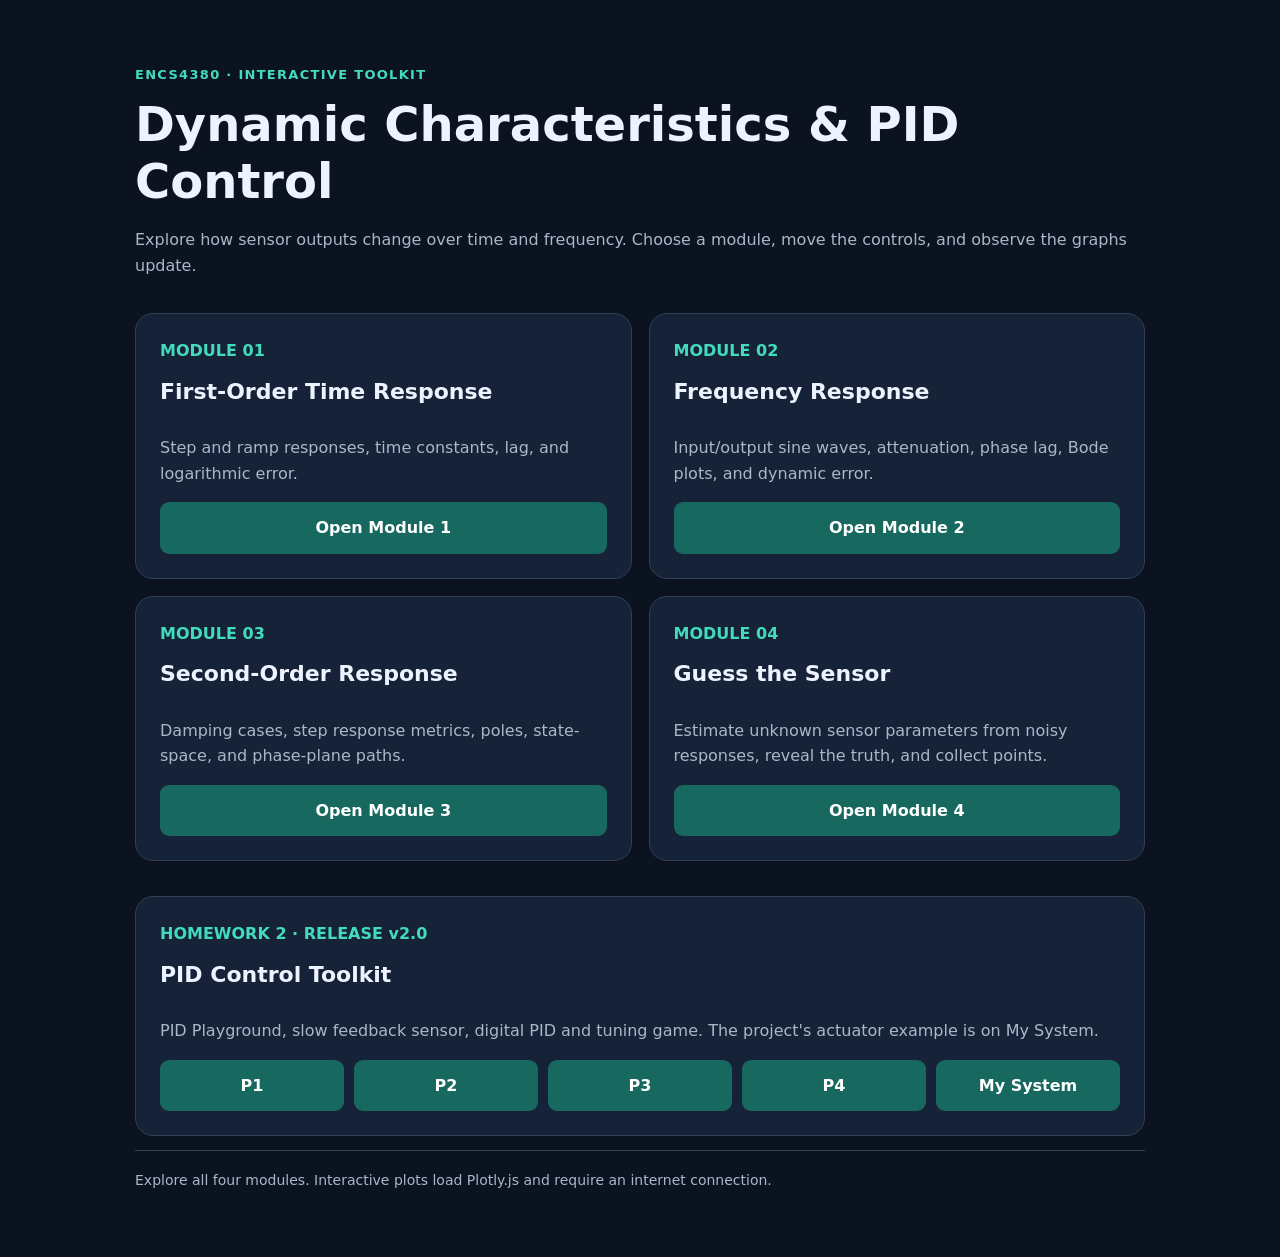
==== commit c1a76b4e: "Add files via upload" ====
--- a/index.html
+++ b/index.html
@@ -1,6 +1 @@
-<!DOCTYPE html><html lang="en"><head><meta charset="utf-8"><meta name="viewport" content="width=device-width,initial-scale=1"><title>Dynamic Characteristics Toolkit | Checkpoint 2</title><style>:root{color-scheme:dark;--bg:#0b1220;--panel:#162238;--border:#324057;--muted:#a9b7cb;--mint:#42dbbe}*{box-sizing:border-box}body{margin:0;background:var(--bg);color:#ecf3ff;font:16px/1.6 system-ui,Arial,sans-serif}main{max-width:1050px;margin:65px auto;padding:0 20px}.eyebrow{color:var(--mint);font-weight:700;letter-spacing:.1em;font-size:13px}h1{font-size:clamp(30px,5vw,48px);line-height:1.2;margin:10px 0}p{color:var(--muted)}.cards{display:grid;grid-template-columns:repeat(3,minmax(0,1fr));gap:17px;margin:35px 0}.card{border:1px solid var(--border);border-radius:18px;background:var(--panel);padding:24px;display:flex;flex-direction:column}.no{color:var(--mint);font-weight:700}h2{font-size:22px;margin:10px 0}.card p{flex:1}.button{background:#17685f;color:white;padding:13px 16px;border-radius:9px;display:block;text-decoration:none;text-align:center;font-weight:700}.button:hover{background:#258b7e}.note{border-top:1px solid var(--border);padding-top:18px;font-size:14px}@media(max-width:800px){.cards{grid-template-columns:1fr}main{margin:30px auto}}</style></head><body><main><div class="eyebrow">ENCS4380 · INTERACTIVE TOOLKIT</div><h1>Dynamic Characteristics</h1><p>Explore how sensor outputs change over time and frequency. Choose a module, move the controls, and observe the graphs update.</p><div class="cards"><article class="card"><span class="no">MODULE 01</span><h2>First-Order Time Response</h2><p>Step and ramp responses, time constants, lag, and logarithmic error.</p><a class="button" href="module1.html">Open Module 1</a></article><article class="card"><span class="no">MODULE 02</span><h2>Frequency Response</h2><p>Input/output sine waves, attenuation, phase lag, Bode plots, and dynamic error.</p><a class="button" href="module2.html">Open Module 2</a></article><article class="card"><span class="no">MODULE 03</span><h2>Second-Order Response</h2><p>Damping cases, step response metrics, poles, state-space, and phase-plane paths.</p><a class="button" href="module3.html">Open Module 3</a></article><article class="card">
-<span class="no">MODULE 04 </span>
-  <h2>Guess the Sensor</h2>
-  <p>Identify hidden first-order and second-order systems by analyzing noisy sensor responses and estimating their parameters.</p>
-  <a class="button" href="module4.html">Open Module 4</a>
-</article></div><p class="note">Explore all four interactive modules of the Dynamic Characteristics Toolkit. Plots use Plotly.js, which requires internet access.</p></main></body></html>
+<!DOCTYPE html><html lang="en"><head><meta charset="utf-8"><meta name="viewport" content="width=device-width,initial-scale=1"><title>ENCS4380 | PID Control Toolkit v2.0</title><style>:root{color-scheme:dark;--bg:#0b1220;--panel:#162238;--border:#324057;--muted:#a9b7cb;--mint:#42dbbe}*{box-sizing:border-box}body{margin:0;background:var(--bg);color:#ecf3ff;font:16px/1.6 system-ui,Arial,sans-serif}main{max-width:1050px;margin:65px auto;padding:0 20px}.eyebrow{color:var(--mint);font-weight:700;letter-spacing:.1em;font-size:13px}h1{font-size:clamp(30px,5vw,48px);line-height:1.2;margin:10px 0}p{color:var(--muted)}.cards{display:grid;grid-template-columns:repeat(2,minmax(0,1fr));gap:17px;margin:35px 0}.card{border:1px solid var(--border);border-radius:18px;background:var(--panel);padding:24px;display:flex;flex-direction:column}.no{color:var(--mint);font-weight:700}h2{font-size:22px;margin:10px 0}.card p{flex:1}.button{background:#17685f;color:white;padding:13px 16px;border-radius:9px;display:block;text-decoration:none;text-align:center;font-weight:700}.button:hover{background:#258b7e}.note{border-top:1px solid var(--border);padding-top:18px;font-size:14px}@media(max-width:800px){.cards{grid-template-columns:1fr}main{margin:30px auto}}</style></head><body><main><div class="eyebrow">ENCS4380 · INTERACTIVE TOOLKIT</div><h1>Dynamic Characteristics & PID Control</h1><p>Explore how sensor outputs change over time and frequency. Choose a module, move the controls, and observe the graphs update.</p><div class="cards"><article class="card"><span class="no">MODULE 01</span><h2>First-Order Time Response</h2><p>Step and ramp responses, time constants, lag, and logarithmic error.</p><a class="button" href="module1.html">Open Module 1</a></article><article class="card"><span class="no">MODULE 02</span><h2>Frequency Response</h2><p>Input/output sine waves, attenuation, phase lag, Bode plots, and dynamic error.</p><a class="button" href="module2.html">Open Module 2</a></article><article class="card"><span class="no">MODULE 03</span><h2>Second-Order Response</h2><p>Damping cases, step response metrics, poles, state-space, and phase-plane paths.</p><a class="button" href="module3.html">Open Module 3</a></article><article class="card"><span class="no">MODULE 04</span><h2>Guess the Sensor</h2><p>Estimate unknown sensor parameters from noisy responses, reveal the truth, and collect points.</p><a class="button" href="module4.html">Open Module 4</a></article></div><section class="card"><span class="no">HOMEWORK 2 · RELEASE v2.0</span><h2>PID Control Toolkit</h2><p>PID Playground, slow feedback sensor, digital PID and tuning game. The project's actuator example is on My System.</p><div style="display:flex;gap:10px;flex-wrap:wrap"><a class="button" style="flex:1" href="p1.html">P1</a><a class="button" style="flex:1" href="p2.html">P2</a><a class="button" style="flex:1" href="p3.html">P3</a><a class="button" style="flex:1" href="p4.html">P4</a><a class="button" style="flex:1" href="my-system.html">My System</a></div></section><p class="note">Explore all four modules. Interactive plots load Plotly.js and require an internet connection.</p></main></body></html>
